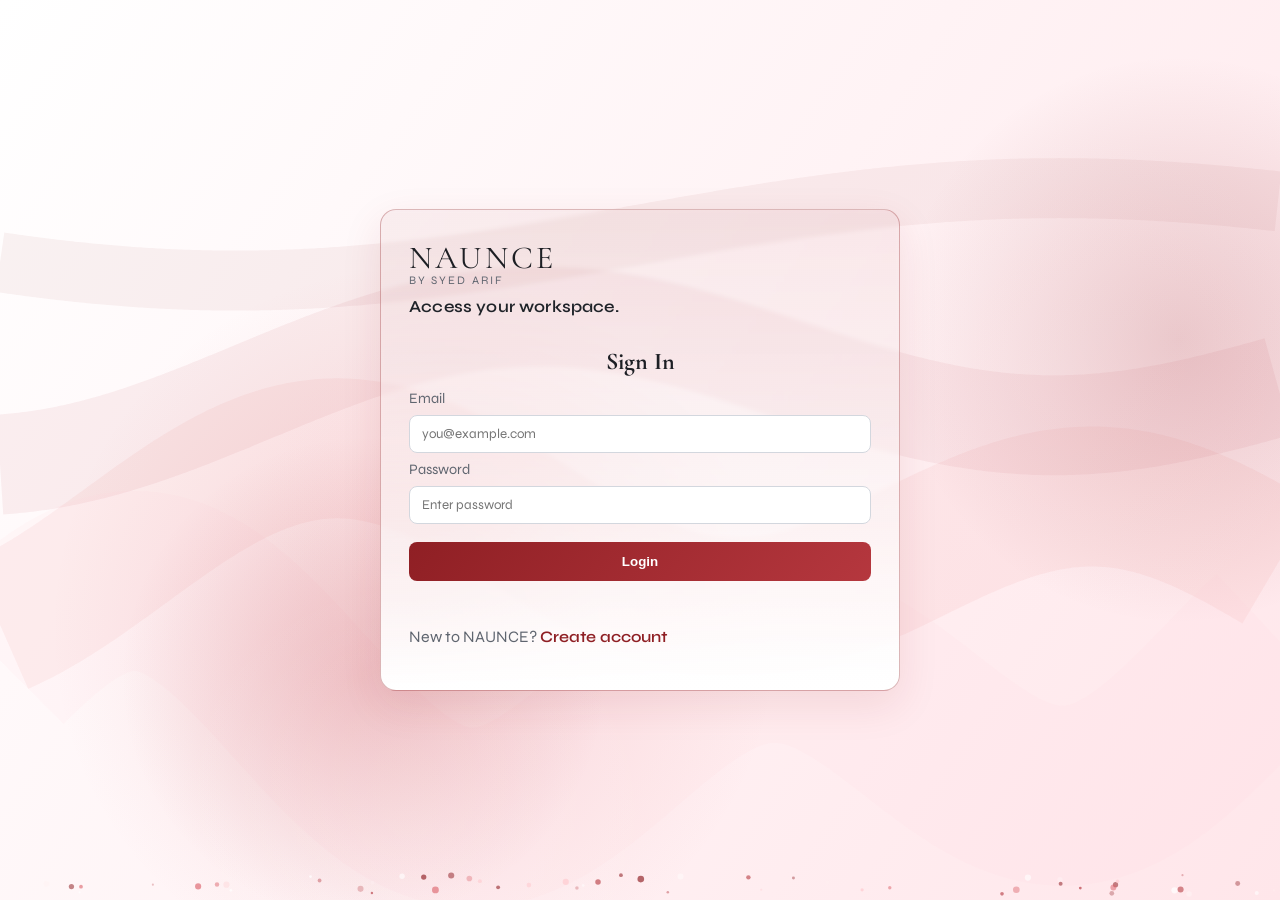
==== frontend/dashboard.html @ 6992c6d3 "NAUCE" ====
<!DOCTYPE html>
<html lang="en">
  <head>
    <meta charset="UTF-8" />
    <meta name="viewport" content="width=device-width, initial-scale=1.0" />
    <title>NAUNCE | Dashboard</title>
    <link rel="preconnect" href="https://fonts.googleapis.com" />
    <link rel="preconnect" href="https://fonts.gstatic.com" crossorigin />
    <link
      href="https://fonts.googleapis.com/css2?family=Cormorant+Garamond:wght@500;700&family=JetBrains+Mono:wght@400;500&family=Syne:wght@400;500;700&display=swap"
      rel="stylesheet"
    />
    <link rel="stylesheet" href="./styles.css" />
  </head>
  <body>
    <!-- Live animated background -->
    <canvas id="liveBg" class="live-bg-canvas"></canvas>
    <header class="nav fade-in">
      <div class="brand-lockup">
        <div class="brand">NAUNCE</div>
        <p class="brand-byline">by SYED ARIF</p>
      </div>
      <nav>
        <a href="#vision">Vision</a>
        <a href="#analyze">Analyze</a>
        <a href="#dashboard">Dashboard</a>
        <a href="#architecture">Architecture</a>
        <a id="logoutBtn" href="#">Logout</a>
      </nav>
    </header>

    <main>
      <section class="hero fade-in">
        <p class="tagline">Communication Beyond Translation</p>
        <h1>“Words translate meaning, but culture translates intent.”</h1>
        <button id="startBtn" class="btn-primary">Start Analysis</button>
      </section>

      <section id="vision" class="panel fade-in">
        <h2>Vision</h2>
        <p>
          NAUNCE decodes the Cultural DNA of written communication. We combine literal translation,
          emotional tone analysis, and contextual cultural inference to produce a practical
          Adaptability Score.
        </p>
      </section>

      <section id="analyze" class="panel fade-in">
        <div class="section-head">
          <h2>Analysis Studio</h2>
          <span id="processingDot" class="processing-dot">Idle</span>
        </div>
        <div class="voice-textarea-row">
          <textarea
            id="inputText"
            placeholder="Paste your message in English, Urdu, or Telugu..."
            rows="4"
          ></textarea>
          <button id="speakInputBtn" class="voice-btn" type="button">Voice</button>
        </div>
        <div id="dropZone" class="drop-zone">
          Drag and drop <strong>.pdf</strong>, <strong>.txt</strong>, or <strong>.docx</strong> here
          <input id="fileInput" type="file" accept=".pdf,.txt,.docx" />
        </div>
        <div class="action-row">
          <button id="analyzeBtn" class="btn-primary">Analyze Cultural DNA</button>
        </div>
        <div class="translate-row">
          <label for="targetLanguage">Translate To</label>
          <select id="targetLanguage">
            <option value="en">English</option>
            <option value="ur">Urdu</option>
            <option value="te">Telugu</option>
            <option value="hi">Hindi</option>
            <option value="ar">Arabic</option>
            <option value="fr">French</option>
            <option value="es">Spanish</option>
            <option value="de">German</option>
            <option value="zh-cn">Chinese</option>
            <option value="ja">Japanese</option>
          </select>
          <button id="translateBtn" class="btn-primary" type="button">
            Translate Text
          </button>
        </div>
        <div class="translation-output">
          <div class="translation-head">
            <h3>Translation Output</h3>
            <span id="voiceSourceBadge" class="voice-source-badge offline">Voice Source: Offline</span>
          </div>
          <p id="translateStatus" class="translate-status">Choose a target language and click Translate Text.</p>
          <div class="voice-textarea-row">
            <textarea id="translatedText" rows="4" readonly placeholder="Translated text will appear here..."></textarea>
            <button id="speakOutputBtn" class="voice-btn" type="button">
              Voice
            </button>
          </div>
        </div>

        <div id="analysisCards" class="cards">
          <article class="card float-card">
            <h3>Literal Translation Risks</h3>
            <ul id="literalList"></ul>
          </article>
          <article class="card float-card">
            <h3>Emotional Tone</h3>
            <div id="emotionWheel" class="emotion-wheel"></div>
            <p id="emotionSummary"></p>
          </article>
          <article class="card float-card">
            <h3>Cultural Context Dossier</h3>
            <p id="contextSummary"></p>
          </article>
        </div>
      </section>

      <section id="dashboard" class="panel fade-in">
        <h2>Interactive Dashboard</h2>
        <div class="dashboard-grid">
          <div class="card">
            <h3>Adaptability Score</h3>
            <svg class="score-ring" width="180" height="180" viewBox="0 0 180 180">
              <circle cx="90" cy="90" r="72" class="ring-bg"></circle>
              <circle id="ringProgress" cx="90" cy="90" r="72" class="ring-progress"></circle>
              <text id="scoreText" x="90" y="98" text-anchor="middle">0</text>
            </svg>
          </div>
          <div class="card">
            <h3>Safety Distribution</h3>
            <div class="stat-bars">
              <div class="stat-row">
                <span>Safe</span>
                <div class="stat-track"><div id="safeBar" class="stat-fill safe"></div></div>
                <strong id="safePct">0%</strong>
              </div>
              <div class="stat-row">
                <span>Caution</span>
                <div class="stat-track"><div id="cautionBar" class="stat-fill caution"></div></div>
                <strong id="cautionPct">0%</strong>
              </div>
              <div class="stat-row">
                <span>High Risk</span>
                <div class="stat-track"><div id="riskBar" class="stat-fill risk"></div></div>
                <strong id="riskPct">0%</strong>
              </div>
            </div>
          </div>
          <div class="card">
            <h3>Communication Fingerprint</h3>
            <div class="fingerprint-grid">
              <div class="fp-item">
                <span>Clarity</span>
                <strong id="clarityVal">0%</strong>
              </div>
              <div class="fp-item">
                <span>Inclusiveness</span>
                <strong id="inclusiveVal">0%</strong>
              </div>
              <div class="fp-item">
                <span>Respect</span>
                <strong id="respectVal">0%</strong>
              </div>
              <div class="fp-item">
                <span>Warmth</span>
                <strong id="warmthVal">0%</strong>
              </div>
              <div class="fp-item">
                <span>Harm Risk</span>
                <strong id="harmVal">0%</strong>
              </div>
            </div>
          </div>
        </div>
      </section>

      <section id="architecture" class="panel fade-in">
        <h2>System Architecture</h2>
        <div class="columns">
          <div>
            <h3>Database Schema</h3>
            <ul>
              <li><strong>Users:</strong> profiles and primary cultural languages.</li>
              <li><strong>Analyses:</strong> original text, JSONB tone/literal data, adaptability scores.</li>
              <li><strong>User Idioms:</strong> frequency tracking for marker clouds.</li>
              <li><strong>Chat History:</strong> contextual logs for Naunce Bot.</li>
            </ul>
          </div>
          <div>
            <h3>API Endpoints</h3>
            <ul>
              <li><code>/api/auth/</code> registration, login, session management.</li>
              <li><code>/api/analyze/</code> text and file processing logic.</li>
              <li><code>/api/dashboard/</code> trends and marker analytics.</li>
              <li><code>/api/chat/</code> contextual AI assistant messaging.</li>
            </ul>
          </div>
        </div>
      </section>
    </main>



    <script src="./app.js?v=20260415-7"></script>
    <script>
    /* ── Live Background Animation ── */
    (function () {
      const canvas = document.getElementById('liveBg');
      const ctx = canvas.getContext('2d');

      function resize() {
        canvas.width = window.innerWidth;
        canvas.height = window.innerHeight;
      }
      resize();
      window.addEventListener('resize', resize);

      // Color palette: white, soft pinks, deep reds
      const PALETTE = [
        'rgba(143,31,36,',   // deep red
        'rgba(180,55,62,',   // medium red
        'rgba(220,100,108,', // rose red
        'rgba(255,200,205,', // blush pink
        'rgba(255,240,242,', // near white pink
        'rgba(255,255,255,', // pure white
      ];

      // ── Orbs (large soft blobs) ──
      const NUM_ORBS = 6;
      const orbs = Array.from({ length: NUM_ORBS }, (_, i) => ({
        x: Math.random() * window.innerWidth,
        y: Math.random() * window.innerHeight,
        r: 180 + Math.random() * 220,
        vx: (Math.random() - 0.5) * 0.35,
        vy: (Math.random() - 0.5) * 0.35,
        color: PALETTE[i % PALETTE.length],
        opacity: 0.08 + Math.random() * 0.10,
        phase: Math.random() * Math.PI * 2,
        speed: 0.004 + Math.random() * 0.004,
      }));

      // ── Particles (tiny glowing dots) ──
      const NUM_PARTICLES = 55;
      const particles = Array.from({ length: NUM_PARTICLES }, () => createParticle());

      function createParticle() {
        return {
          x: Math.random() * window.innerWidth,
          y: Math.random() * window.innerHeight,
          vx: (Math.random() - 0.5) * 0.55,
          vy: -0.4 - Math.random() * 0.5,
          size: 1 + Math.random() * 2.5,
          color: PALETTE[Math.floor(Math.random() * PALETTE.length)],
          alpha: 0.3 + Math.random() * 0.5,
          life: Math.random(),
          decay: 0.002 + Math.random() * 0.003,
        };
      }

      // ── Aurora wave lines ──
      const NUM_WAVES = 4;
      const waves = Array.from({ length: NUM_WAVES }, (_, i) => ({
        amplitude: 40 + i * 18,
        frequency: 0.004 + i * 0.002,
        speed: 0.0006 + i * 0.0003,
        yBase: 0.25 + i * 0.18,
        color: PALETTE[i % PALETTE.length],
        opacity: 0.04 + i * 0.015,
        phase: Math.random() * Math.PI * 2,
        lineWidth: 60 + i * 40,
      }));

      let t = 0;

      function drawOrbs() {
        orbs.forEach(o => {
          o.phase += o.speed;
          const pulse = Math.sin(o.phase) * 0.03;

          // drift with wraparound
          o.x += o.vx;
          o.y += o.vy;
          if (o.x < -o.r) o.x = canvas.width + o.r;
          if (o.x > canvas.width + o.r) o.x = -o.r;
          if (o.y < -o.r) o.y = canvas.height + o.r;
          if (o.y > canvas.height + o.r) o.y = -o.r;

          const grad = ctx.createRadialGradient(o.x, o.y, 0, o.x, o.y, o.r * (1 + pulse));
          grad.addColorStop(0, o.color + (o.opacity + pulse) + ')');
          grad.addColorStop(1, o.color + '0)');
          ctx.fillStyle = grad;
          ctx.beginPath();
          ctx.arc(o.x, o.y, o.r * (1 + pulse), 0, Math.PI * 2);
          ctx.fill();
        });
      }

      function drawWaves() {
        waves.forEach(w => {
          w.phase += w.speed;
          const yBase = canvas.height * w.yBase;

          ctx.beginPath();
          ctx.lineWidth = w.lineWidth;
          ctx.strokeStyle = w.color + w.opacity + ')';

          for (let x = 0; x <= canvas.width; x += 3) {
            const y = yBase + Math.sin(x * w.frequency + w.phase) * w.amplitude
                          + Math.sin(x * w.frequency * 0.5 + w.phase * 1.3) * (w.amplitude * 0.4);
            x === 0 ? ctx.moveTo(x, y) : ctx.lineTo(x, y);
          }
          ctx.stroke();
        });
      }

      function drawParticles() {
        particles.forEach((p, i) => {
          p.x += p.vx;
          p.y += p.vy;
          p.life -= p.decay;

          if (p.life <= 0 || p.y < -10) {
            particles[i] = createParticle();
            particles[i].x = Math.random() * canvas.width;
            particles[i].y = canvas.height + 10;
            return;
          }

          ctx.beginPath();
          ctx.arc(p.x, p.y, p.size, 0, Math.PI * 2);
          ctx.fillStyle = p.color + (p.alpha * p.life) + ')';
          ctx.fill();

          // glow halo
          const glow = ctx.createRadialGradient(p.x, p.y, 0, p.x, p.y, p.size * 4);
          glow.addColorStop(0, p.color + (p.alpha * p.life * 0.5) + ')');
          glow.addColorStop(1, p.color + '0)');
          ctx.fillStyle = glow;
          ctx.beginPath();
          ctx.arc(p.x, p.y, p.size * 4, 0, Math.PI * 2);
          ctx.fill();
        });
      }

      function animate() {
        t++;
        ctx.clearRect(0, 0, canvas.width, canvas.height);

        // Base gradient background
        const bgGrad = ctx.createLinearGradient(0, 0, canvas.width, canvas.height);
        bgGrad.addColorStop(0, '#ffffff');
        bgGrad.addColorStop(0.5, '#fff3f5');
        bgGrad.addColorStop(1, '#ffe6ea');
        ctx.fillStyle = bgGrad;
        ctx.fillRect(0, 0, canvas.width, canvas.height);

        drawWaves();
        drawOrbs();
        drawParticles();

        requestAnimationFrame(animate);
      }

      animate();
    })();
    </script>
  </body>
</html>
---- frontend/styles.css ----
:root {
  --ink: #f7f7f8;
  --ink-soft: #ffffff;
  --cream: #1d1f24;
  --terracotta: #8f1f24;
  --gold: #a42a30;
  --muted: #5f656f;
  --chrome: #ffffff;
  --ring-size: 452;
}

* {
  box-sizing: border-box;
}

html,
body {
  margin: 0;
  padding: 0;
  background: transparent;
  color: var(--cream);
  font-family: "Syne", system-ui, sans-serif;
}

body {
  min-height: 100vh;
  padding: 24px clamp(16px, 4vw, 56px) 80px;
}

/* ── Live canvas background ── */
.live-bg-canvas {
  position: fixed;
  inset: 0;
  width: 100vw;
  height: 100vh;
  pointer-events: none;
  z-index: -1;
  display: block;
}

.login-page {
  overflow: hidden;
  min-height: 100vh;
  background: linear-gradient(145deg, #ffffff 0%, #fff4f5 40%, #ffe9ec 100%);
  background-attachment: fixed;
}

html:has(.login-page),
body.login-page {
  height: 100%;
  min-height: 100vh;
}

.login-bg-canvas {
  width: 100%;
  height: 100%;
  display: block;
}


.nav {
  display: flex;
  justify-content: space-between;
  align-items: center;
  margin-bottom: 40px;
}

.brand {
  font-family: "Cormorant Garamond", serif;
  font-size: 2rem;
  letter-spacing: 0.1em;
}

.brand-lockup {
  display: flex;
  flex-direction: column;
  gap: 0;
}

.brand-byline {
  margin: -4px 0 0;
  font-size: 0.72rem;
  letter-spacing: 0.18em;
  text-transform: uppercase;
  color: var(--muted);
}

.auth-brand {
  margin-bottom: 8px;
}

.auth-card .hero-copy {
  color: #1f2329;
  font-weight: 600;
  font-size: 1.05rem;
  line-height: 1.7;
  letter-spacing: 0.01em;
  padding-bottom: 6px;
  margin-bottom: 12px;
  overflow: visible;
}

.auth-subcopy {
  margin-top: 6px;
}

.auth-title {
  text-align: center;
}

.nav a {
  color: var(--muted);
  text-decoration: none;
  margin-left: 18px;
}

.nav a:hover {
  color: var(--gold);
}

h1,
h2,
h3 {
  font-family: "Cormorant Garamond", serif;
  margin: 0 0 14px;
}

.hero {
  max-width: 900px;
  margin-bottom: 36px;
}

.tagline {
  text-transform: uppercase;
  letter-spacing: 0.12em;
  color: var(--gold);
}

.hero h1 {
  font-size: clamp(2rem, 5vw, 3.8rem);
  line-height: 1.1;
}

.hero-copy {
  color: var(--muted);
  max-width: 760px;
}

.btn-primary {
  background: linear-gradient(130deg, #8f1f24, #b5373e);
  color: #ffffff;
  border: none;
  padding: 12px 20px;
  font-weight: 700;
  cursor: pointer;
  border-radius: 8px;
  margin-top: 10px;
}

.panel {
  background: linear-gradient(180deg, rgba(143, 31, 36, 0.04), rgba(255, 255, 255, 0.9));
  border: 1px solid rgba(143, 31, 36, 0.28);
  border-radius: 14px;
  padding: 20px;
  margin-bottom: 24px;
}

.section-head {
  display: flex;
  align-items: center;
  justify-content: space-between;
}

.processing-dot {
  font-size: 0.85rem;
  color: var(--muted);
}

.processing-dot.active {
  color: var(--gold);
  animation: pulse-glow 1.2s infinite;
}

textarea {
  width: 100%;
  margin-top: 8px;
  background: var(--ink-soft);
  color: var(--cream);
  border: 1px solid #c6c9cf;
  border-radius: 8px;
  padding: 12px;
  resize: none;
  font-family: "JetBrains Mono", monospace;
  font-size: 1.05rem;
  line-height: 1.6;
}

.voice-textarea-row {
  display: grid;
  grid-template-columns: 1fr auto;
  gap: 10px;
  align-items: start;
}

.voice-btn {
  margin-top: 8px;
  border: 1px solid rgba(143, 31, 36, 0.35);
  background: #fff;
  color: var(--terracotta);
  border-radius: 8px;
  padding: 10px 12px;
  font-weight: 700;
  cursor: pointer;
}

.voice-btn:hover {
  background: rgba(143, 31, 36, 0.08);
}

.drop-zone {
  border: 1px dashed #8f1f24;
  margin-top: 14px;
  padding: 20px;
  border-radius: 10px;
  text-align: center;
  position: relative;
}

.drop-zone.dragging {
  background: rgba(143, 31, 36, 0.2);
}

.drop-zone input {
  position: absolute;
  inset: 0;
  opacity: 0;
  cursor: pointer;
}

.action-row {
  margin-top: 14px;
}

.translate-row {
  margin-top: 14px;
  display: grid;
  grid-template-columns: 120px minmax(160px, 220px) auto;
  gap: 10px;
  align-items: center;
}

.translate-row label {
  color: var(--muted);
  font-size: 0.9rem;
}

.translate-row select,
.translate-row input {
  border: 1px solid #d3d7de;
  border-radius: 8px;
  padding: 10px;
  background: #fff;
  color: var(--cream);
  font-family: "Syne", system-ui, sans-serif;
}

.translation-output {
  margin-top: 14px;
  background: rgba(255, 255, 255, 0.75);
  border: 1px solid rgba(143, 31, 36, 0.2);
  border-radius: 12px;
  padding: 12px;
}

.translation-output h3 {
  margin-bottom: 8px;
}

.translation-head {
  display: flex;
  align-items: center;
  justify-content: space-between;
  gap: 8px;
}

.voice-source-badge {
  font-family: "JetBrains Mono", monospace;
  font-size: 0.72rem;
  padding: 4px 8px;
  border-radius: 999px;
  border: 1px solid transparent;
  white-space: nowrap;
}

.voice-source-badge.online {
  color: #1e7a45;
  background: rgba(49, 160, 92, 0.12);
  border-color: rgba(49, 160, 92, 0.35);
}

.voice-source-badge.offline {
  color: #8f1f24;
  background: rgba(143, 31, 36, 0.12);
  border-color: rgba(143, 31, 36, 0.35);
}

.translate-status {
  margin: 0 0 8px;
  color: var(--muted);
  font-size: 0.9rem;
}

.stat-bars {
  display: grid;
  gap: 10px;
}

.stat-row {
  display: grid;
  grid-template-columns: 72px 1fr 44px;
  align-items: center;
  gap: 8px;
  font-size: 0.9rem;
}

.stat-track {
  height: 10px;
  background: rgba(0, 0, 0, 0.08);
  border-radius: 999px;
  overflow: hidden;
}

.stat-fill {
  height: 100%;
  width: 0;
  transition: width 0.5s ease;
}

.stat-fill.safe {
  background: linear-gradient(90deg, #2f8f4e, #56b86a);
}

.stat-fill.caution {
  background: linear-gradient(90deg, #dca33a, #f2c15c);
}

.stat-fill.risk {
  background: linear-gradient(90deg, #8f1f24, #cb3941);
}

.fingerprint-grid {
  display: grid;
  grid-template-columns: repeat(2, minmax(0, 1fr));
  gap: 10px;
}

.fp-item {
  border: 1px solid rgba(143, 31, 36, 0.2);
  border-radius: 10px;
  padding: 10px;
  background: rgba(255, 255, 255, 0.65);
}

.fp-item span {
  display: block;
  color: var(--muted);
  font-size: 0.82rem;
}

.fp-item strong {
  font-size: 1.05rem;
}

.cards,
.dashboard-grid,
.columns {
  display: grid;
  gap: 14px;
}

.cards {
  grid-template-columns: repeat(auto-fit, minmax(230px, 1fr));
  margin-top: 18px;
}

.dashboard-grid {
  grid-template-columns: repeat(auto-fit, minmax(280px, 1fr));
}

.columns {
  grid-template-columns: repeat(auto-fit, minmax(280px, 1fr));
}

.card {
  background: rgba(255, 255, 255, 0.8);
  border: 1px solid rgba(143, 31, 36, 0.2);
  border-radius: 12px;
  padding: 14px;
}

.float-card {
  animation: float-card 4.2s ease-in-out infinite;
}

.float-card:nth-child(2) {
  animation-delay: 0.45s;
}

.float-card:nth-child(3) {
  animation-delay: 0.9s;
}

.emotion-wheel {
  display: grid;
  grid-template-columns: repeat(3, 1fr);
  gap: 8px;
}

.emotion-pill {
  text-align: center;
  padding: 6px;
  border-radius: 999px;
  background: rgba(143, 31, 36, 0.2);
  border: 1px solid rgba(143, 31, 36, 0.35);
  font-size: 0.8rem;
}

.score-ring {
  display: block;
  margin-inline: auto;
}

.ring-bg,
.ring-progress {
  fill: none;
  stroke-width: 12;
  transform: rotate(-90deg);
  transform-origin: 90px 90px;
}

.ring-bg {
  stroke: rgba(143, 31, 36, 0.15);
}

.ring-progress {
  stroke: var(--terracotta);
  stroke-linecap: round;
  stroke-dasharray: var(--ring-size);
  stroke-dashoffset: var(--ring-size);
  transition: stroke-dashoffset 0.9s ease;
}

#scoreText {
  font-family: "JetBrains Mono", monospace;
  fill: var(--cream);
  font-size: 1.45rem;
}

.trend-chart {
  width: 100%;
  height: 180px;
}

#trendPath {
  fill: none;
  stroke: #bb2d34;
  stroke-width: 3;
  stroke-dasharray: 600;
  stroke-dashoffset: 600;
  transition: stroke-dashoffset 1s ease;
}



.fade-in {
  animation: fade-up 0.8s ease both;
}

.auth-wrap {
  min-height: calc(100vh - 48px);
  display: grid;
  place-items: center;
}

.auth-card {
  width: min(520px, 92vw);
  background: linear-gradient(180deg, rgba(143, 31, 36, 0.05), #ffffff);
  border: 1px solid rgba(143, 31, 36, 0.32);
  border-radius: 16px;
  padding: 28px;
  box-shadow: 0 14px 40px rgba(143, 31, 36, 0.1);
  position: relative;
  z-index: 2;
  backdrop-filter: blur(2px);
}

.auth-form {
  margin-top: 14px;
  display: grid;
  gap: 8px;
}

.auth-form label {
  font-size: 0.9rem;
  color: var(--muted);
}

.auth-form input,
.auth-form select {
  width: 100%;
  border: 1px solid #d3d7de;
  border-radius: 8px;
  padding: 10px 12px;
  font-family: "Syne", system-ui, sans-serif;
  background: #ffffff;
  color: var(--cream);
}

.auth-message {
  min-height: 20px;
  margin: 8px 0 0;
  font-size: 0.9rem;
}

.auth-message.error {
  color: #a92d34;
}

.auth-message.success {
  color: #2f7d44;
}

.auth-switch {
  margin-top: 10px;
  color: var(--muted);
}

.auth-switch a {
  color: var(--terracotta);
  font-weight: 600;
  text-decoration: none;
}


@keyframes pulse-glow {
  0%,
  100% {
    text-shadow: 0 0 0 transparent;
  }
  50% {
    text-shadow: 0 0 12px var(--chrome);
  }
}

@keyframes fade-up {
  from {
    opacity: 0;
    transform: translateY(10px);
  }
  to {
    opacity: 1;
    transform: translateY(0);
  }
}

@keyframes float-card {
  0%,
  100% {
    transform: translateY(0);
  }
  50% {
    transform: translateY(-7px);
  }
}


@media (max-width: 840px) {
  .voice-textarea-row {
    grid-template-columns: 1fr;
  }

  .translate-row {
    grid-template-columns: 1fr;
  }

  .bot-sidebar {
    position: static;
    width: 100%;
    margin-top: 16px;
  }
}
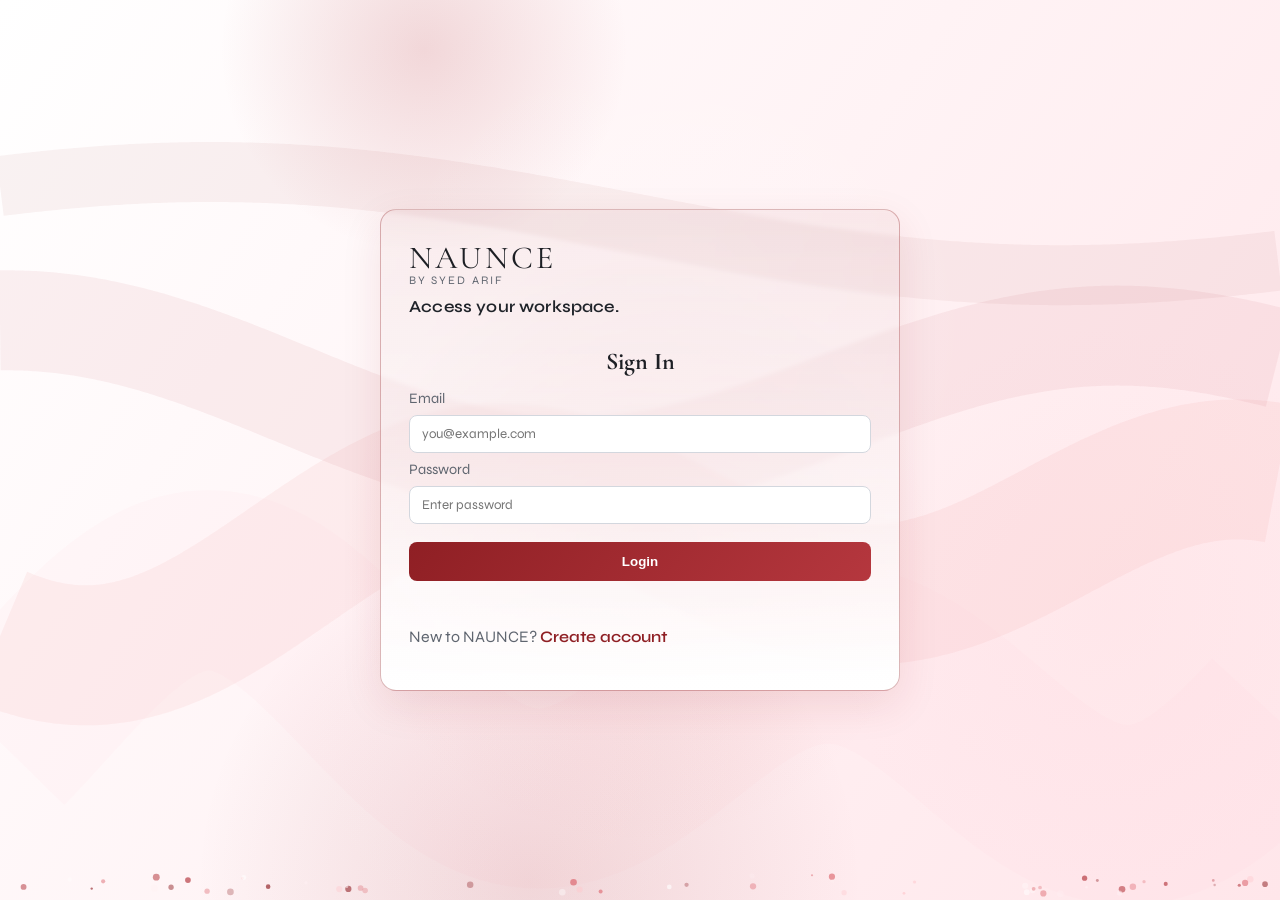
==== commit c5b39d34: "Fix Gemini API quotas crash, add error fallback, fix json parse bug" ====
--- a/frontend/dashboard.html
+++ b/frontend/dashboard.html
@@ -63,7 +63,7 @@
           <input id="fileInput" type="file" accept=".pdf,.txt,.docx" />
         </div>
         <div class="action-row">
-          <button id="analyzeBtn" class="btn-primary">Analyze Cultural DNA</button>
+          <button id="analyzeBtn" type="button" class="btn-primary">Analyze Cultural DNA</button>
         </div>
         <div class="translate-row">
           <label for="targetLanguage">Translate To</label>
@@ -200,7 +200,7 @@
 
 
 
-    <script src="./app.js?v=20260415-7"></script>
+    <script src="./app.js?v=20260415-11"></script>
     <script>
     /* ── Live Background Animation ── */
     (function () {
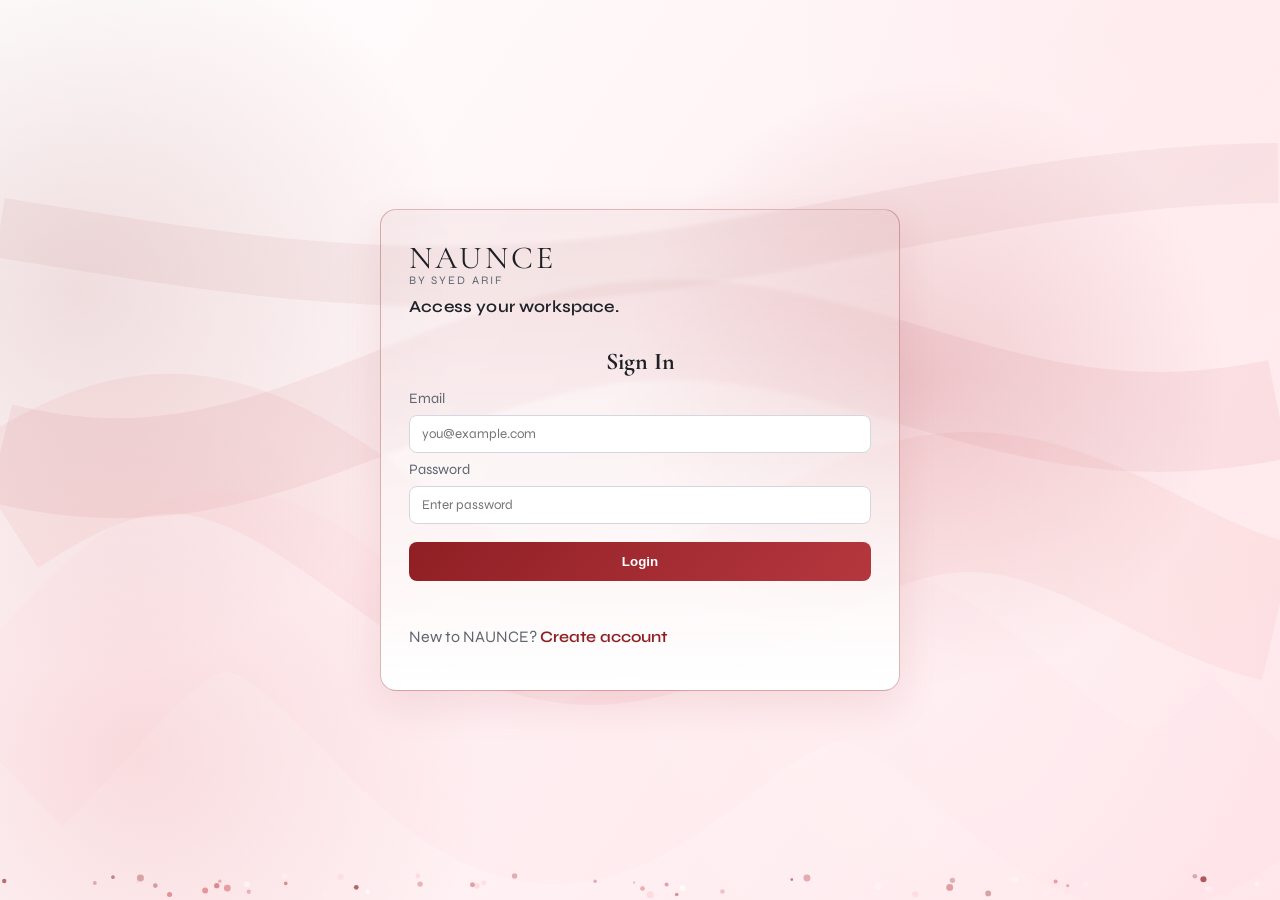
==== commit 3b034f8f: "Implement Transcreation Persona & Tone plus Multi-Emotional TTS UI" ====
--- a/frontend/dashboard.html
+++ b/frontend/dashboard.html
@@ -66,21 +66,43 @@
           <button id="analyzeBtn" type="button" class="btn-primary">Analyze Cultural DNA</button>
         </div>
         <div class="translate-row">
-          <label for="targetLanguage">Translate To</label>
-          <select id="targetLanguage">
-            <option value="en">English</option>
-            <option value="ur">Urdu</option>
-            <option value="te">Telugu</option>
-            <option value="hi">Hindi</option>
-            <option value="ar">Arabic</option>
-            <option value="fr">French</option>
-            <option value="es">Spanish</option>
-            <option value="de">German</option>
-            <option value="zh-cn">Chinese</option>
-            <option value="ja">Japanese</option>
-          </select>
+          <div class="select-group">
+            <label for="targetLanguage">Translate To</label>
+            <select id="targetLanguage">
+              <option value="en">English</option>
+              <option value="ur">Urdu</option>
+              <option value="te">Telugu</option>
+              <option value="hi">Hindi</option>
+              <option value="ar">Arabic</option>
+              <option value="fr">French</option>
+              <option value="es">Spanish</option>
+              <option value="de">German</option>
+              <option value="zh-cn">Chinese</option>
+              <option value="ja">Japanese</option>
+            </select>
+          </div>
+          <div class="select-group">
+            <label for="translateTone">Tone / Vibe</label>
+            <select id="translateTone">
+              <option value="neutral">Neutral (Literal)</option>
+              <option value="professional">Professional / Formal</option>
+              <option value="casual">Casual / Modern</option>
+              <option value="empathetic">Empathetic / Warm</option>
+              <option value="urgent">Urgent / Direct</option>
+            </select>
+          </div>
+          <div class="select-group">
+            <label for="translatePersona">Audience Persona</label>
+            <select id="translatePersona">
+              <option value="general">General Audience</option>
+              <option value="business">Business Client</option>
+              <option value="friends">Close Friends</option>
+              <option value="elders">Elders / Seniors</option>
+              <option value="genz">Gen-Z (Internet Slang)</option>
+            </select>
+          </div>
           <button id="translateBtn" class="btn-primary" type="button">
-            Translate Text
+            Adapt & Translate
           </button>
         </div>
         <div class="translation-output">
@@ -91,9 +113,17 @@
           <p id="translateStatus" class="translate-status">Choose a target language and click Translate Text.</p>
           <div class="voice-textarea-row">
             <textarea id="translatedText" rows="4" readonly placeholder="Translated text will appear here..."></textarea>
-            <button id="speakOutputBtn" class="voice-btn" type="button">
-              Voice
-            </button>
+            <div class="voice-controls">
+              <select id="voiceStyle" class="compact-select">
+                <option value="default">Neutral Voice</option>
+                <option value="enthusiastic">Enthusiastic</option>
+                <option value="professional">Professional</option>
+                <option value="empathetic">Empathetic</option>
+              </select>
+              <button id="speakOutputBtn" class="voice-btn" type="button">
+                Voice
+              </button>
+            </div>
           </div>
         </div>
 
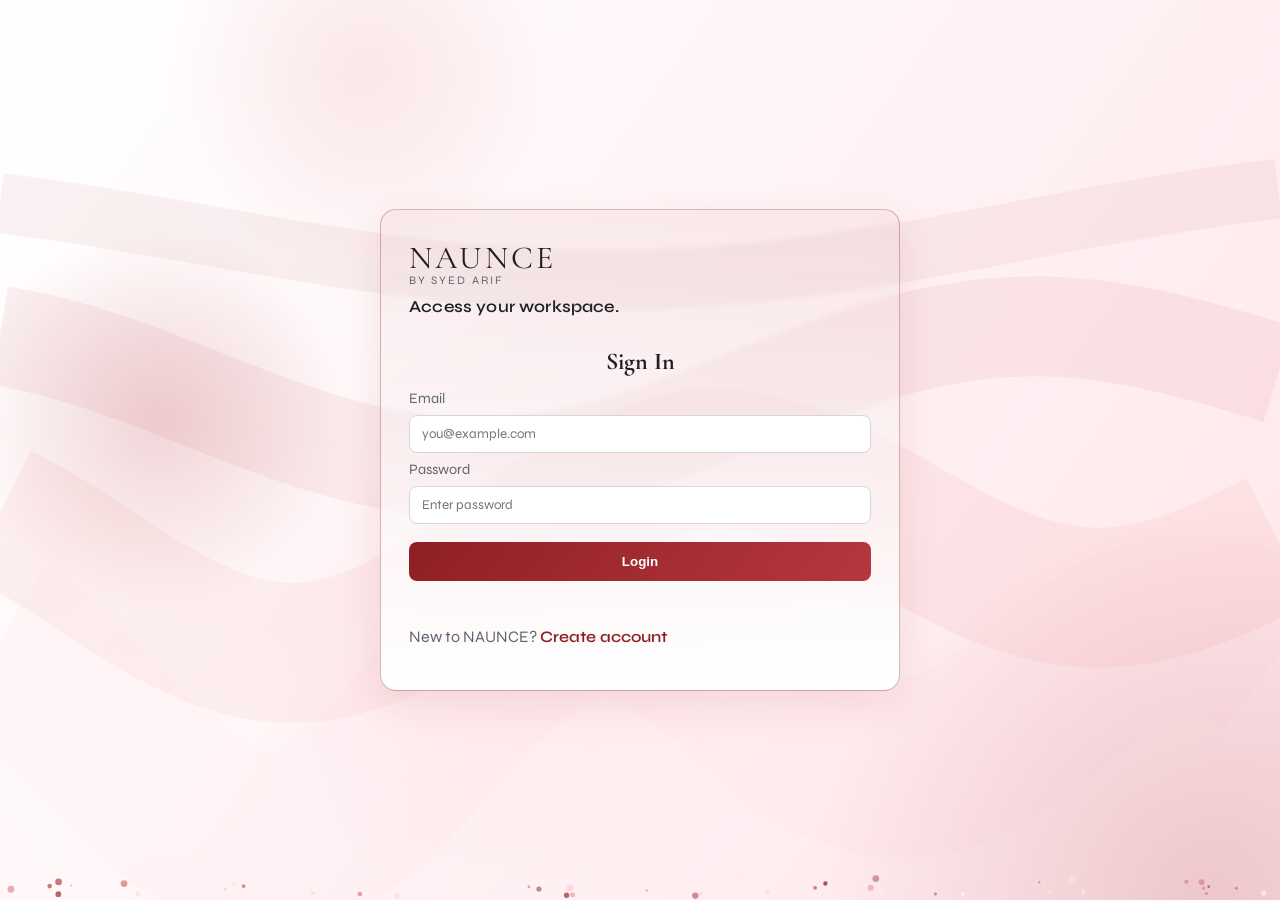
==== commit f10d9cc6: "Implement TTS speed controls and Stop functionality with UI updates" ====
--- a/frontend/dashboard.html
+++ b/frontend/dashboard.html
@@ -56,7 +56,15 @@
             placeholder="Paste your message in English, Urdu, or Telugu..."
             rows="4"
           ></textarea>
-          <button id="speakInputBtn" class="voice-btn" type="button">Voice</button>
+          <div class="voice-controls input-controls">
+            <select id="voiceSpeed_input" class="compact-select">
+              <option value="0.5">0.5x</option>
+              <option value="1.0" selected>1.0x</option>
+              <option value="1.5">1.5x</option>
+              <option value="2.0">2.0x</option>
+            </select>
+            <button id="speakInputBtn" class="voice-btn" type="button">Voice</button>
+          </div>
         </div>
         <div id="dropZone" class="drop-zone">
           Drag and drop <strong>.pdf</strong>, <strong>.txt</strong>, or <strong>.docx</strong> here
@@ -120,6 +128,12 @@
                 <option value="professional">Professional</option>
                 <option value="empathetic">Empathetic</option>
               </select>
+              <select id="voiceSpeed_output" class="compact-select">
+                <option value="0.5">0.5x</option>
+                <option value="1.0" selected>1.0x</option>
+                <option value="1.5">1.5x</option>
+                <option value="2.0">2.0x</option>
+              </select>
               <button id="speakOutputBtn" class="voice-btn" type="button">
                 Voice
               </button>
--- a/frontend/styles.css
+++ b/frontend/styles.css
@@ -217,6 +217,42 @@
   background: rgba(143, 31, 36, 0.08);
 }
 
+.voice-controls {
+  display: flex;
+  flex-direction: column;
+  gap: 6px;
+  margin-top: 8px;
+}
+
+.input-controls {
+  align-self: start;
+}
+
+.compact-select {
+  padding: 6px 8px;
+  font-size: 0.85rem;
+  border: 1px solid #d3d7de;
+  border-radius: 6px;
+  background: #fff;
+  color: var(--muted);
+  font-family: inherit;
+  cursor: pointer;
+}
+
+.compact-select:hover {
+  border-color: var(--terracotta);
+}
+
+.voice-btn.stop-btn {
+  background: var(--terracotta);
+  color: white;
+  border-color: var(--terracotta);
+}
+
+.voice-btn.stop-btn:hover {
+  background: var(--gold);
+}
+
 .drop-zone {
   border: 1px dashed #8f1f24;
   margin-top: 14px;
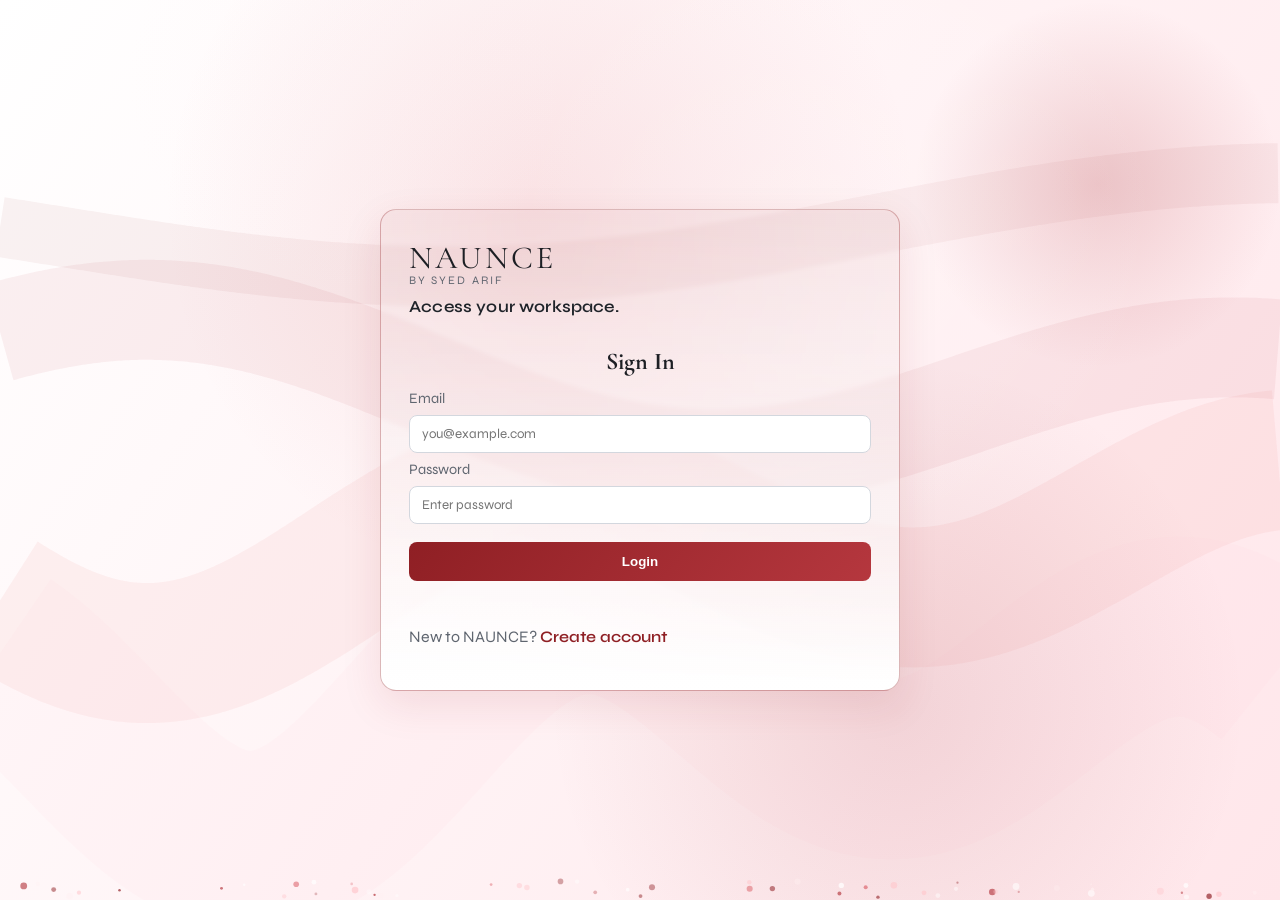
==== commit c2cfd4c3: "Emergency Fix: Implement aggressive speed scaling, browser cache-busting, and no-cache headers for T" ====
--- a/frontend/dashboard.html
+++ b/frontend/dashboard.html
@@ -61,7 +61,7 @@
               <option value="0.5">0.5x</option>
               <option value="1.0" selected>1.0x</option>
               <option value="1.5">1.5x</option>
-              <option value="2.0">2.0x</option>
+              <option value="2.5">2.5x</option>
             </select>
             <button id="speakInputBtn" class="voice-btn" type="button">Voice</button>
           </div>
@@ -132,7 +132,7 @@
                 <option value="0.5">0.5x</option>
                 <option value="1.0" selected>1.0x</option>
                 <option value="1.5">1.5x</option>
-                <option value="2.0">2.0x</option>
+                <option value="2.5">2.5x</option>
               </select>
               <button id="speakOutputBtn" class="voice-btn" type="button">
                 Voice
@@ -244,7 +244,7 @@
 
 
 
-    <script src="./app.js?v=20260415-11"></script>
+    <script src="./app.js?v=20260416-02"></script>
     <script>
     /* ── Live Background Animation ── */
     (function () {
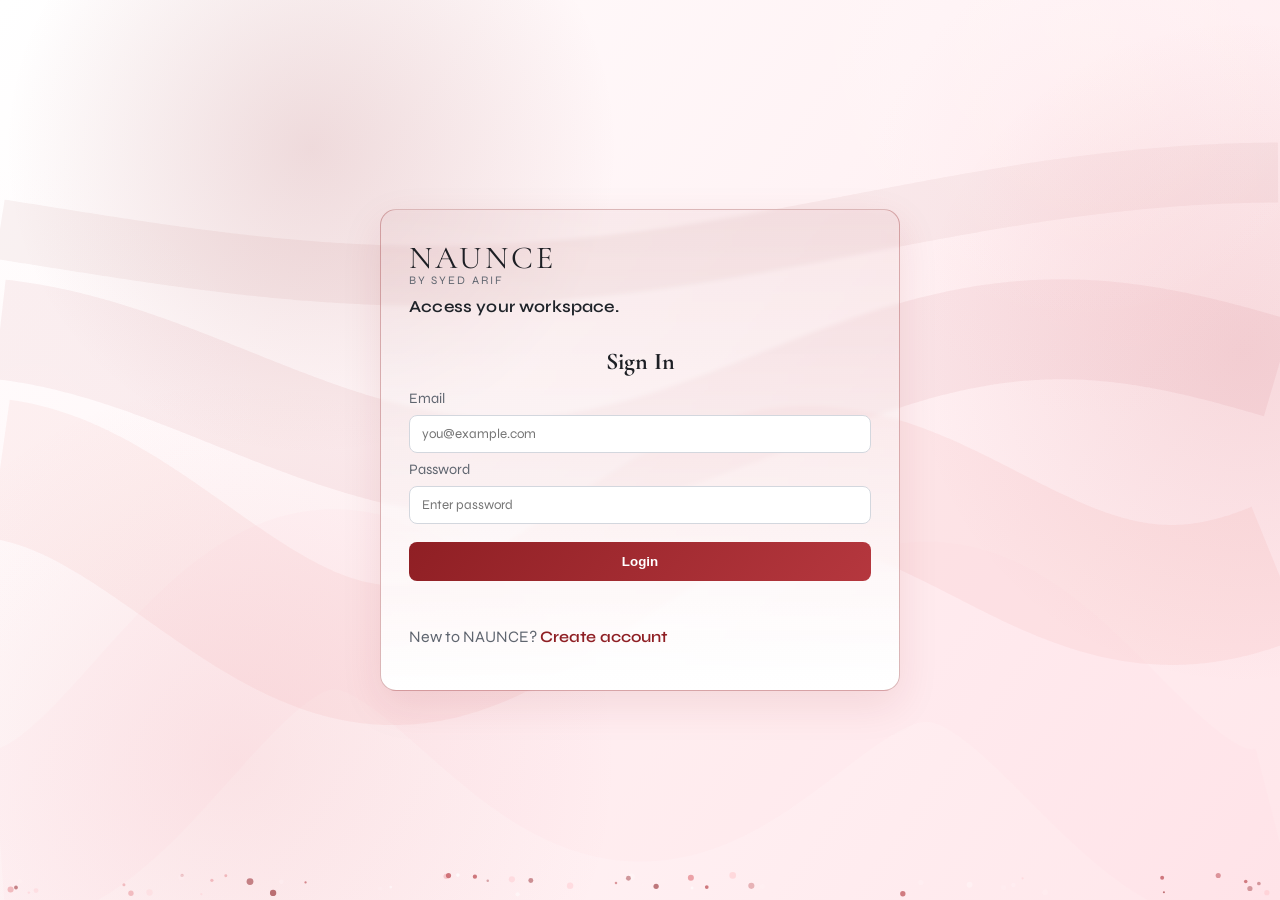
==== commit b868688c: "Guaranteed Speed: Implement Hybrid Backend-Frontend speed control and force cache-bust" ====
--- a/frontend/dashboard.html
+++ b/frontend/dashboard.html
@@ -244,7 +244,7 @@
 
 
 
-    <script src="./app.js?v=20260416-02"></script>
+    <script src="./app.js?v=20260416-03"></script>
     <script>
     /* ── Live Background Animation ── */
     (function () {
--- a/frontend/styles.css
+++ b/frontend/styles.css
@@ -280,9 +280,15 @@
 .translate-row {
   margin-top: 14px;
   display: grid;
-  grid-template-columns: 120px minmax(160px, 220px) auto;
-  gap: 10px;
-  align-items: center;
+  grid-template-columns: repeat(3, 1fr) auto;
+  gap: 15px;
+  align-items: end;
+}
+
+.select-group {
+  display: flex;
+  flex-direction: column;
+  gap: 6px;
 }
 
 .translate-row label {
